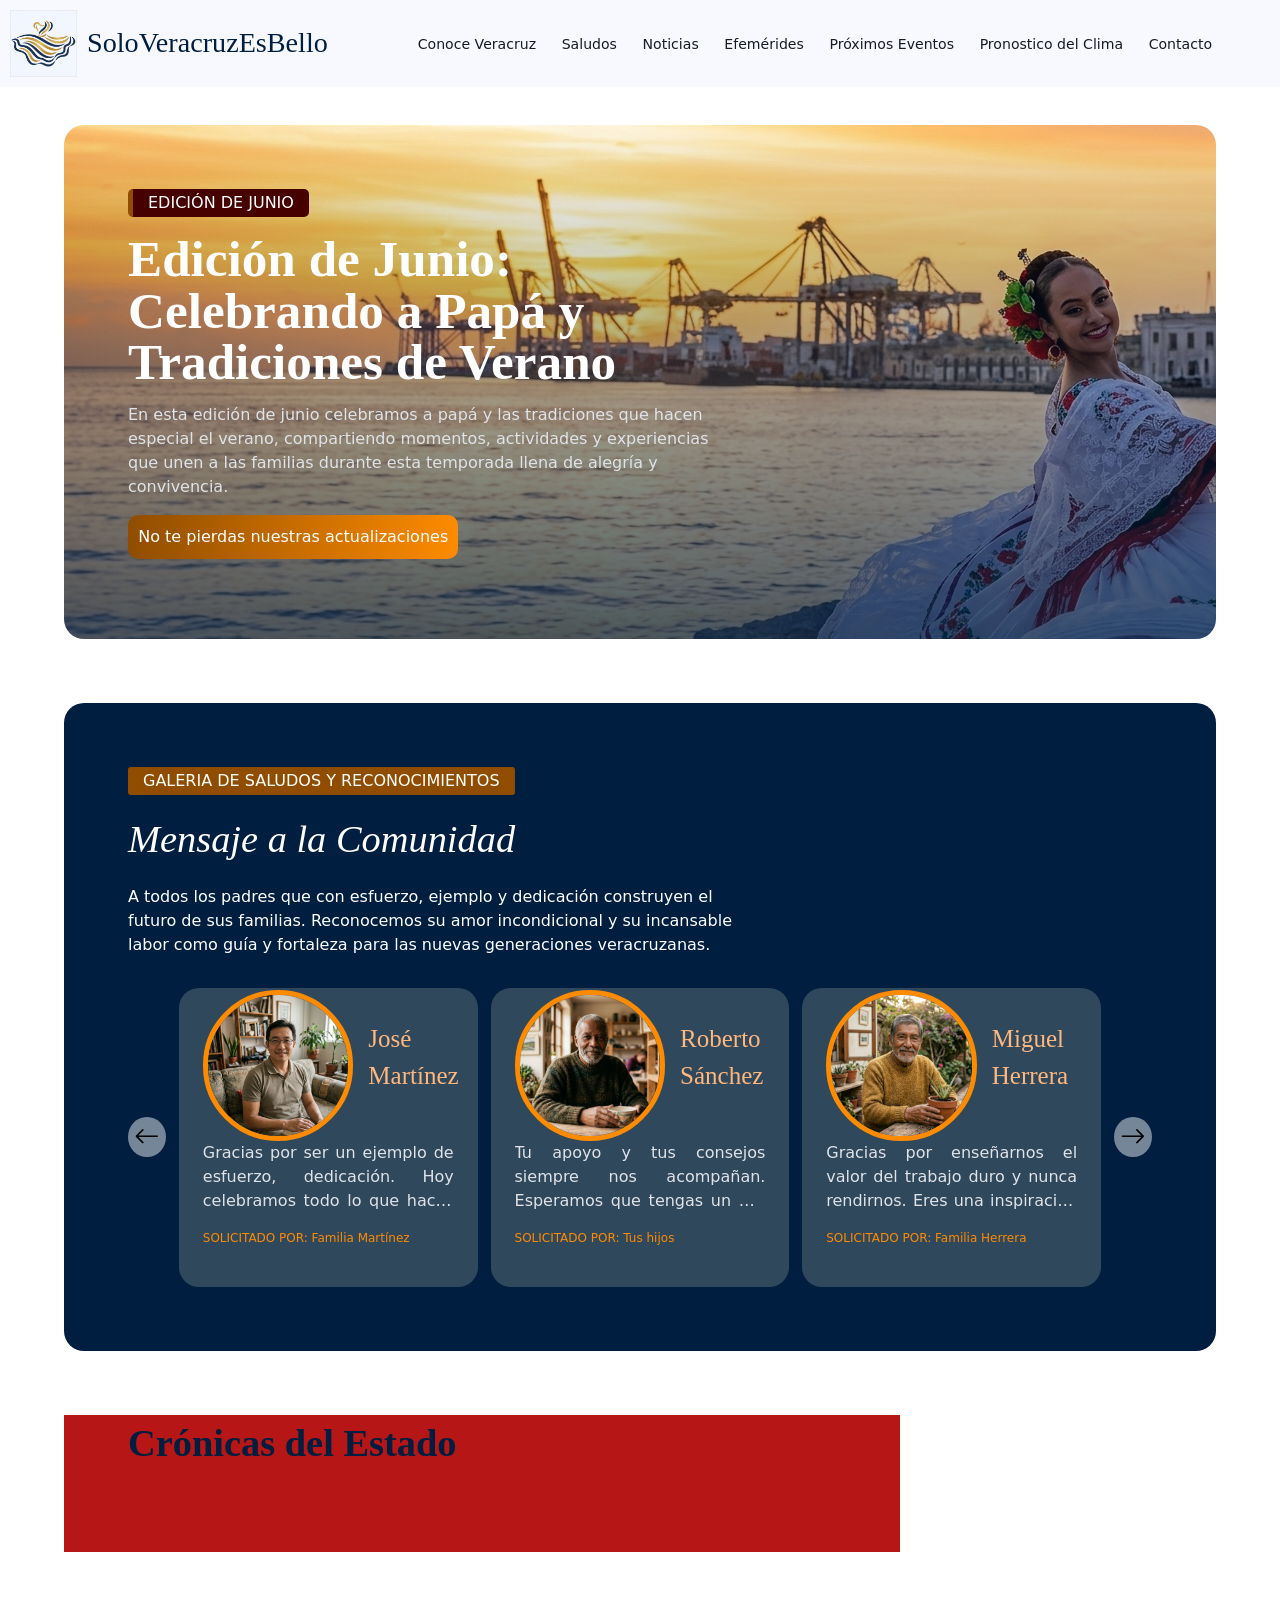
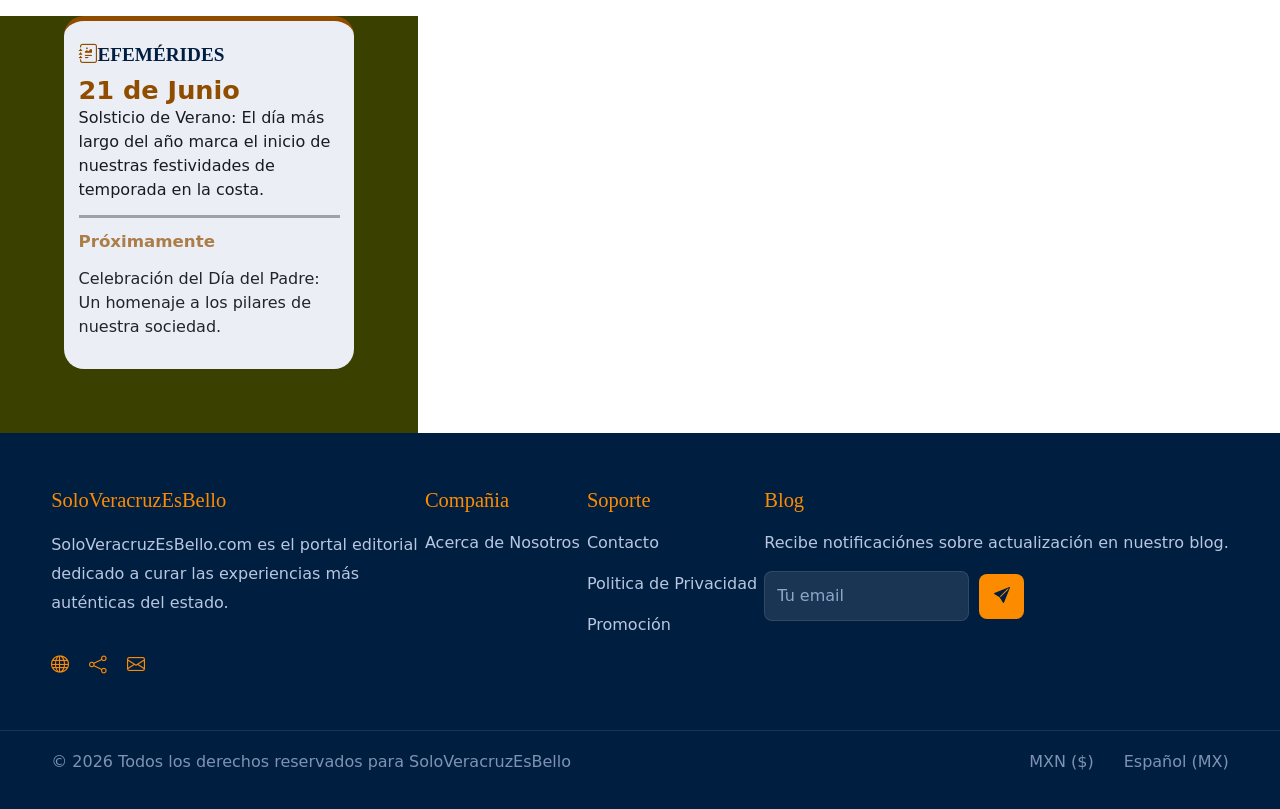
==== pages/blog.html @ 8fc2b589 "First commit to de website" ====
<!DOCTYPE html>
<html lang="en">
<head>
    <meta charset="UTF-8">
    <meta name="viewport" content="width=device-width, initial-scale=1.0">
    <title>SoloVeracruzEsBello Blog</title>
    <link href="https://cdn.jsdelivr.net/npm/bootstrap@5.2.3/dist/css/bootstrap.min.css" rel="stylesheet" integrity="sha384-rbsA2VBKQhggwzxH7pPCaAqO46MgnOM80zW1RWuH61DGLwZJEdK2Kadq2F9CUG65" crossorigin="anonymous">
    <link rel="stylesheet" href="https://cdn.jsdelivr.net/npm/bootstrap-icons@1.11.3/font/bootstrap-icons.min.css">
    <link rel="stylesheet" href="../styles/stylesBlog.css">
</head>
<body>
    <header>
        <nav class="navigationBar">
            <div class="logoPagina">
                <img src="../images/logoFondoCorrecto.png" height="67" width="67">
                <span class="textoLogo">SoloVeracruzEsBello</span>
            </div>
            <div class="seccionesNavegacion">
                <ul class="listaSecciones">
                    <li><a href="../index.html">Conoce Veracruz</a></li>
                    <li><a href="#saludos">Saludos</a></li>
                    <li><a href="#noticias">Noticias</a></li>
                    <li><a href="#efemerides">Efemérides</a></li>
                    <li><a href="#eventos">Próximos Eventos</a></li>
                    <li><a href="#pronostico">Pronostico del Clima</a></li>
                    <li><a href="#footer">Contacto</a></li>
                </ul>
            </div>
        </nav>
        <section class="edicionDelMes">
            <div class="contenidoEdicionDelMes">
                <p class="etiquetaEdicion">
                    EDICIÓN DE JUNIO
                </p>
                <p class="tituloEdicion">
                    Edición de Junio: <br>
                    Celebrando a Papá y <br>
                    Tradiciones de Verano
                </p>
                <p class="descripcionEdicion">
                    En esta edición de junio celebramos a papá y las tradiciones que hacen <br> especial el verano, compartiendo momentos, actividades y experiencias <br> que unen a las familias durante esta temporada llena de alegría y <br> convivencia.
                </p>
                <p class="actualizacionMensual">
                    No te pierdas nuestras actualizaciones
                </p>
            </div>
        </section>
    </header>
    <main>
        <section class="saludos" id="saludos">
            <div class="textoSaludos">
                <p class="etiquetaSaludos">
                    GALERIA DE SALUDOS Y RECONOCIMIENTOS
                </p>
                <p class="tituloSaludos">
                    Mensaje a la Comunidad
                </p>
                <p class="descripcionSaludos">
                    A todos los padres que con esfuerzo, ejemplo y dedicación construyen el <br>futuro de sus familias. Reconocemos su amor incondicional y su incansable <br>labor como guía y fortaleza para las nuevas generaciones veracruzanas.
                </p>
            </div>
            <div class="carruselDeSaludos">
                <button class="tarjetaAnterior"><i class="bi bi-arrow-left"></i></button>
                <div class="viewportCarusel">
                    <div class="trackCarrusel">
                    </div>
                </div>
                <button class="tarjetaSiguiente"><i class="bi bi-arrow-right"></i></button>
            </div>
        </section>
        <section class="contenidoPrincipal">
            <section class="noticias" id="noticias">
                <div class="cronicas">
                    <div class="encabezadoNoticias">
                        <p class="tituloNoticias">
                            Crónicas del Estado
                        </p>
                    </div>
                    <div class="listaNoticias">
                        <article class="tarjetaNoticia">

                        </article>
                    </div>
                </div>
            </section>
            <section class="barraLateral">
                <section class="efemerides">
                    <article class="contenedorEfemeride">
                        <p class="encabezadoEfemeride">
                            <i class="bi bi-journal-richtext"></i>EFEMÉRIDES
                        </p>
                        <p class="fechaEfemeride">
                            21 de Junio
                        </p>
                        <p class="textoEfemeride">
                            Solsticio de Verano: El día más largo del año marca el inicio de nuestras festividades de temporada en la costa.
                        </p>
                        <p class="proxima">
                            Próximamente
                        </p>
                        <p class="proximaEfemeride">
                            Celebración del Día del Padre: Un homenaje a los pilares de nuestra sociedad.
                        </p>
                    </article>
                </section>
                <section class="eventos">

                </section>
                <section class="clima"></section>
            </section>
        </section>
    </main>


    <footer class="footer" id="footer">

        <div class="contenidoFooter">

            <div class="columnaFooter">
                <p class="tituloFooter">SoloVeracruzEsBello</p>

                <p class="textoFooter">
                    SoloVeracruzEsBello.com es el portal editorial <br>
                    dedicado a curar las experiencias más <br>
                    auténticas del estado.
                </p>
                <div class="redesFooter">
                    <i class="bi bi-globe"></i>
                    <i class="bi bi-share"></i>
                    <i class="bi bi-envelope"></i>
                </div>
            </div>

            <div class="columnaFooter">
                <p class="tituloFooter">Compañia</p>

                <a href="">Acerca de Nosotros</a>
            </div>

            <div class="columnaFooter">
                <p class="tituloFooter">Soporte</p>

                <a href="">Contacto</a>
                <a href="">Politica de Privacidad</a>
                <a href="">Promoción</a>
            </div>

            <div class="columnaFooter">
                <p class="tituloFooter">Blog</p>

                <p class="textoNewsletter">
                    Recibe notificaciónes sobre actualización en nuestro blog.
                </p>

                <div class="inputNewsletter">
                    <input type="text" placeholder="Tu email">

                    <button>
                        <i class="bi bi-send-fill"></i>
                    </button>
                </div>
            </div>

        </div>

        <div class="parteInferiorFooter">

            <p>
                © 2026 Todos los derechos reservados para SoloVeracruzEsBello
            </p>

            <div class="idiomaFooter">
                <p>MXN ($)</p>
                <p>Español (MX)</p>
            </div>

        </div>

    </footer>
    <script src="../scripts/saludos.js"></script>
    <script src="../scripts/blogScripts.js"></script>
    <script src="https://cdn.jsdelivr.net/npm/bootstrap@5.2.3/dist/js/bootstrap.bundle.min.js" integrity="sha384-kenU1KFdBIe4zVF0s0G1M5b4hcpxyD9F7jL+jjXkk+Q2h455rYXK/7HAuoJl+0I4" crossorigin="anonymous"></script>
</body>
</html>
---- styles/stylesBlog.css ----
body{
    margin: 0;
}

header{
    margin: 0;
    padding: 0;
}

.navigationBar{
    width: 100%;
    background-color: #F7F9FF;
    padding: 10px;

    display: flex;
    align-items: center;
}

.logoPagina{
    display: flex;
    align-items: center;
    gap: 10px;
}

.textoLogo{
    color: #001E40;
    font-size: 2.2vw;
    font-family: 'Liberation Serif', serif;
    text-decoration: none;
}
.seccionesNavegacion{
    flex: 1;
    display: flex;
    justify-content: center;
}

.listaSecciones{
    display: flex;
    list-style: none;
    gap: 2vw;
    align-items: center;

    margin: 0;
}

.listaSecciones a{
    text-decoration: none;
    color: #181C20;
    font-size: 1.1vw;
    white-space: nowrap;
}

.listaSecciones a:hover{
    color: #001E40;
    font-weight: bold;
    border-bottom: 3px solid #8B5E3C;
}

.edicionDelMes{
    background-image: linear-gradient(
        rgba(0, 30, 64, 0.0),
        rgba(0, 30, 64, 0.7)), 
        url(../images/edicion.png);
    margin: 3% 5% 5% 5%;
    border-radius: 20px;
    display: flex;
    flex-direction: column;
    justify-content: flex-end;
    padding: 5% 5% 5% 5%;
}

.etiquetaEdicion{
    color: white;
    background-color: #460000;
    width: fit-content;
    padding: 2px 15px 2px 15px;
    border-left: 5px solid #904D00;
    border-radius: 5px;
}

.tituloEdicion{
    color: white;
    font-family: 'Noto Serif', serif;
    font-weight: bold;
    font-size: 4vw;
    line-height: 1;
}

.descripcionEdicion{
    color: #DFE3E8;
}

.actualizacionMensual{
    color: white;
    background-color: #FD8B00;
    width: fit-content;
    padding: 1%;
    border-radius: 10px;
    background: linear-gradient(to right, #904D00, #FD8B00);
}

.saludos{
    background-color: #001E40;
    margin: 0% 5% 5% 5%;
    border-radius: 20px;
    display: flex;
    flex-direction: column;
    justify-content: flex-start;
    padding: 5%;
}

.carruselDeSaludos{
    display: flex;
    flex-direction: row;
    align-items: center;
}

.carruselDeSaludos button{
    font-size: 2vw;
    border-radius: 50%;
    aspect-ratio: 1/1;
    width: fit-content;
    border: none;
    background-color: rgba(255, 255, 255, 0.463);
    transition: .3s;
}

.carruselDeSaludos button:hover{
    background-color: rgba(255, 255, 255, 0.622);
    color: white;
}


.etiquetaSaludos{
    color: white;
    background-color: #904D00;
    font-size: 16px;
    width: fit-content;
    padding: 2px 15px;
    border-radius: 3px;
}

.tituloSaludos{
    color: white;
    font-family: 'Noto Serif', serif;
    font-style: italic;
    font-size: 3vw;
}

.descripcionSaludos{
    color: white;
    font-weight: 100;
    margin-bottom: 3%;
}


.encabezadoTarjetaSaludo{
    display: flex;
    flex-direction: row;
    align-items: center;
    gap: 15px;
    
}

.imagenTarjetaSaludo {
    width: 60%;
    aspect-ratio: 1/1;
    flex-shrink: 0;
}
.imagenTarjetaSaludo img{
    border-radius: 50%;
    border: 5px solid #FD8B00;
    width: 100%;
    aspect-ratio: 1/1;
    margin: none;
    object-fit: cover;
    object-position: center;
    display: block;
}

.infoPersonaSaludo{
    font-family: 'Noto Serif', serif;
    color: #FFB77D;
    font-size: 25px;
}

.dedicatoria{
    color: #DFE3E8;
    font-size: 16px;
    overflow: hidden;
    display: -webkit-box;
    -webkit-line-clamp: 3;
    line-clamp: 3;  
    -webkit-box-orient: vertical;
    text-align: justify;
}

.solicitud{
    color: #FD8B00;
    font-size: 12px;
    font-weight: 500;
}

.carruselDeSaludos{
    width: 100%;
    display: flex;
    align-items: center;
    justify-content: center;
    gap: 1vw;
}

.viewportCarusel{
    width: 100%;
    overflow: hidden;
}

.trackCarrusel{
    display: flex;
    gap: 1vw;
    transition: transform .5s ease;
}

.tarjetaSaludo{
    background-color: #30485C;
    width: calc((100% - 2vw) / 3);
    aspect-ratio: 1/1;
    padding: 1.5rem;
    border-radius: 20px;
    box-sizing: border-box;
    flex-shrink: 0;
    overflow: hidden;

    display: flex;                    /* agrega esto */
    flex-direction: column;           /* agrega esto */
    justify-content: flex-end;
}

.contenidoPricipal{
    display: flex;
    flex-direction: row;
    gap: 2%;
}


.noticias{
    background-color: rgb(183, 22, 22);
    margin: 0 5% 5% 5%;
    display: flex;
    flex-direction: row;
    padding: 0 5% 5% 5%;
    width: calc((100% - 2%) * (2/3));
}

.tituloNoticias{
    font-family: 'Noto Serif', serif;
    color: #001E40;
    font-size: 3vw;
    font-weight: bold;
    display: flex;
    flex-direction: column;
}


.barraLateral{
    background-color: #3a4000;
    width: calc((100% - 2%) * (1/3));
    display: flex;
    flex-direction: column;
    padding: 0 5% 5% 5%;
}

.contenedorEfemeride{
    background-color: #EBEEF4;
    border-top: 5px solid #904D00;
    border-radius: 20px;
    padding: 5%;
}

.encabezadoEfemeride{
    font-family: 'Noto Serif', serif;
    color: #001E40;
    font-size: 1.5vw;
    font-weight: bold;
    line-height: 2;
}

.encabezadoEfemeride i{
    color: #904D00;
}

.fechaEfemeride{
    color: #904D00;
    font-weight: bold;
    font-size: 2vw;
    line-height: 0;
}

.textoEfemeride{
    color: #181C20;
    overflow: hidden;
    line-clamp: 3;
    border-bottom: 3px solid rgba(0, 0, 0, 0.325);
    padding-bottom: 5%;
}

.proxima{
    color: rgba(144, 77, 0, .7) ;
    font-weight: bold;
    line-height: 1;
    font-size: 1.3vw;
}


















.footer{
    background-color: #001E40;
    padding-top: 4%;
}

.contenidoFooter{
    display: flex;
    justify-content: space-between;

    padding-left: 4%;
    padding-right: 4%;
    padding-bottom: 4%;
}

.columnaFooter{
    display: flex;
    flex-direction: column;
}

.tituloFooter{
    color: #FD8B00;
    font-family: 'Noto Serif', serif;
    font-size: 1.6vw;
}

.textoFooter{
    color: #B8C7E0;
    line-height: 1.8;
}

.redesFooter{
    display: flex;
    gap: 20px;

    margin-top: 5%;
}

.redesFooter i{
    color: #FD8B00;
    font-size: 1.4vw;

    cursor: pointer;
    transition: 0.3s ease;
}

.redesFooter i:hover{
    transform: translateY(-3px);
}

.columnaFooter a{
    text-decoration: none;
    color: #B8C7E0;

    margin-bottom: 10%;

    transition: 0.3s ease;
}

.columnaFooter a:hover{
    color: #FFFFFF;
}

.textoNewsletter{
    color: #B8C7E0;
}

.inputNewsletter{
    display: flex;
    align-items: center;
    gap: 10px;
}

.inputNewsletter input{
    background-color: rgba(255,255,255,0.1);

    border: 1px solid rgba(255,255,255,0.1);

    border-radius: 8px;

    padding: 12px;

    color: white;

    width: 16vw;
}

.inputNewsletter input::placeholder{
    color: #8FA6C9;
}

.inputNewsletter button{
    background-color: #FD8B00;

    border: none;

    width: 45px;
    height: 45px;

    border-radius: 8px;

    cursor: pointer;

    transition: 0.3s ease;
}

.inputNewsletter button:hover{
    transform: translateY(-3px);
}

.inputNewsletter button i{
    color: #001E40;
}

.parteInferiorFooter{
    border-top: 1px solid rgba(255,255,255,0.1);

    display: flex;
    justify-content: space-between;
    align-items: center;

    padding: 1.5% 4%;
}

.parteInferiorFooter p{
    color: #7E93B3;
}

.idiomaFooter{
    display: flex;
    gap: 30px;
}
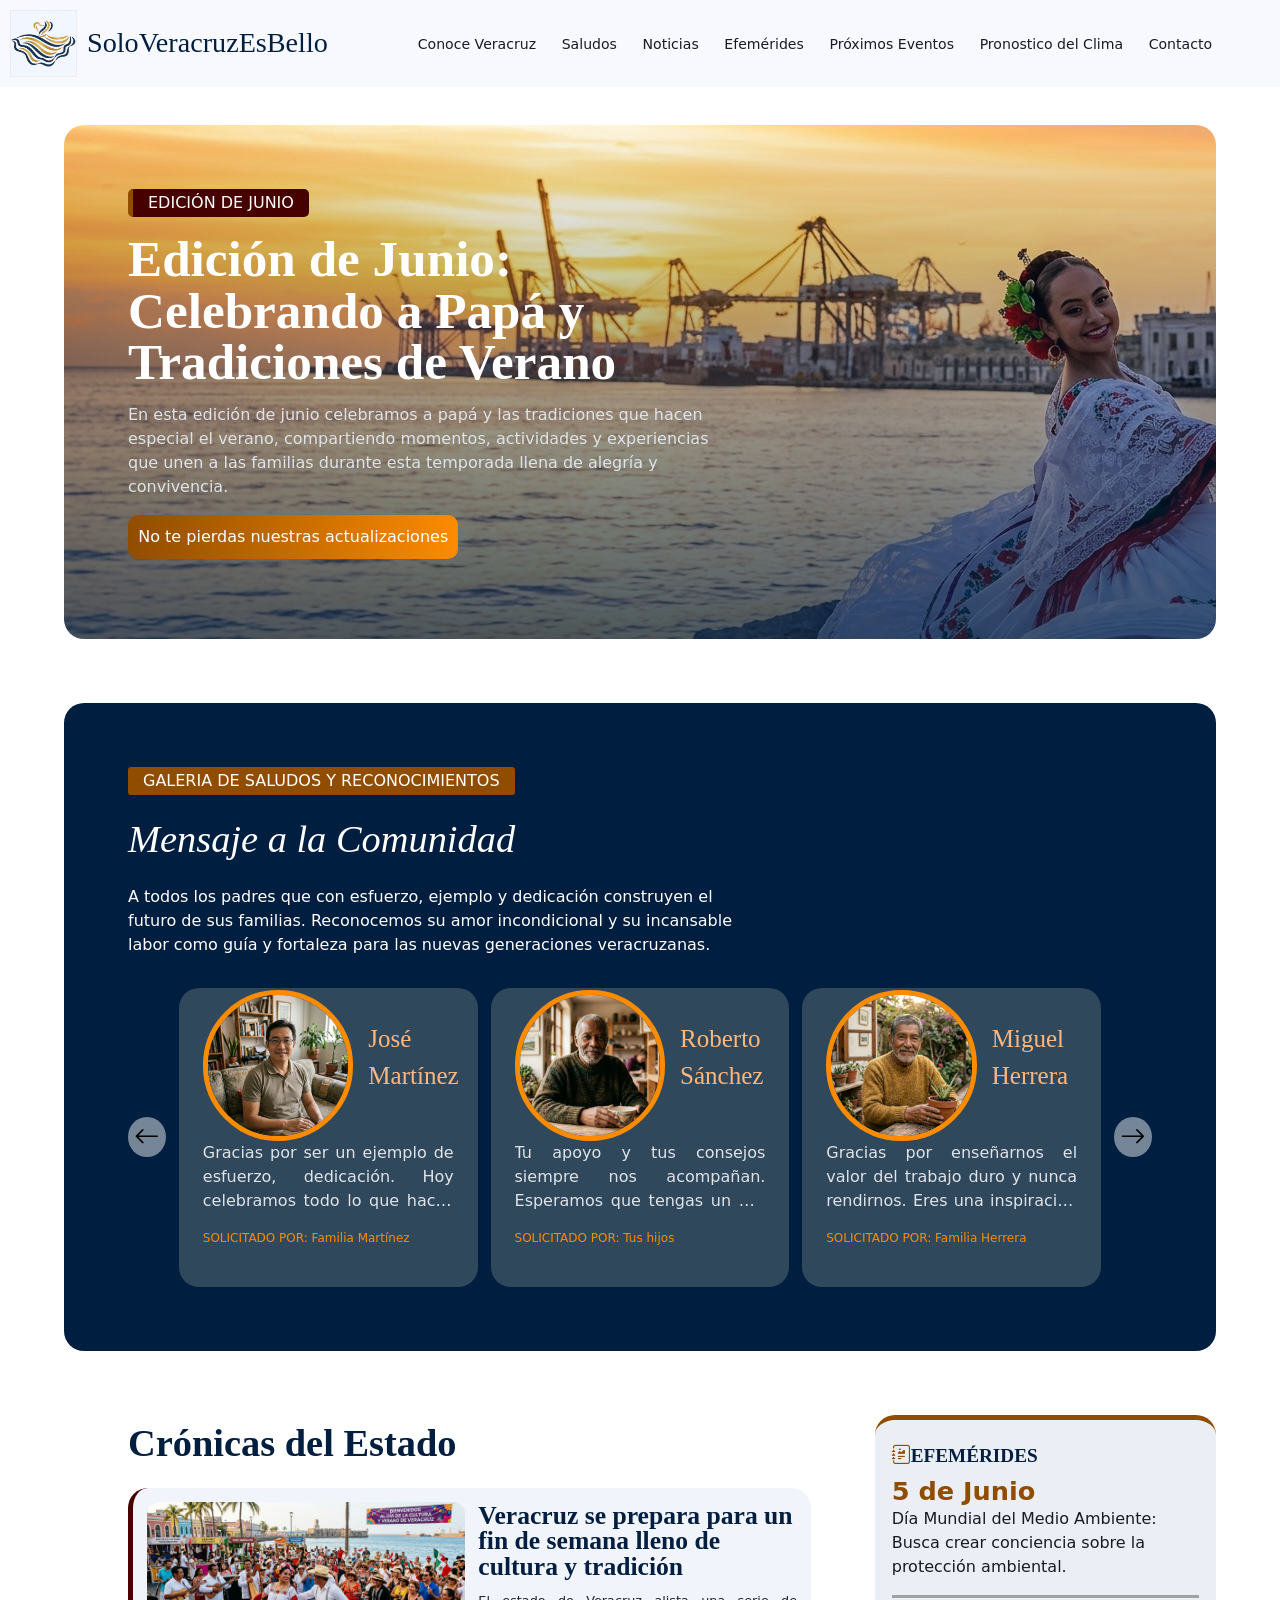
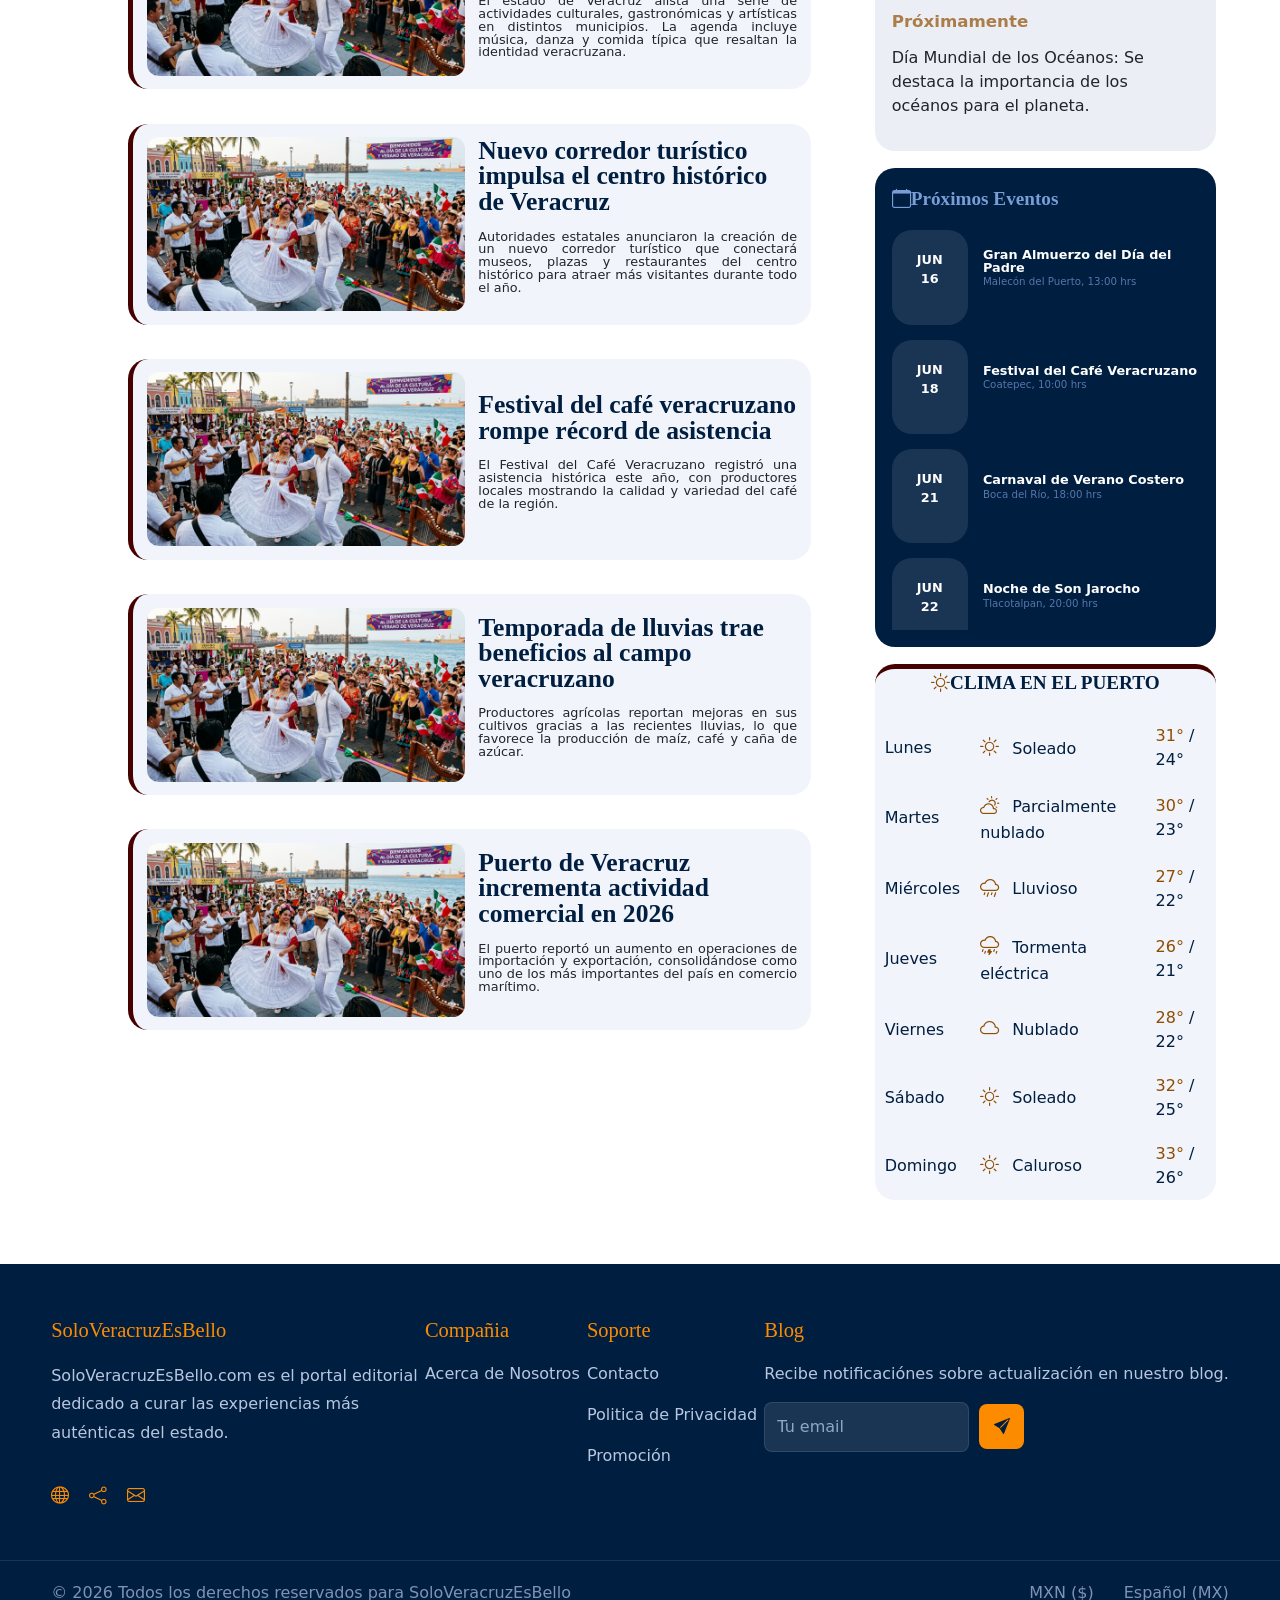
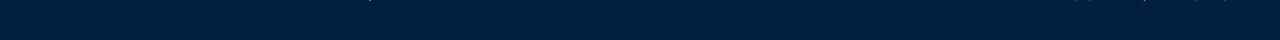
==== commit 7fd78818: "Add blog feature" ====
--- a/pages/blog.html
+++ b/pages/blog.html
@@ -77,36 +77,33 @@
                         </p>
                     </div>
                     <div class="listaNoticias">
-                        <article class="tarjetaNoticia">
-
-                        </article>
+                        
                     </div>
                 </div>
             </section>
             <section class="barraLateral">
                 <section class="efemerides">
                     <article class="contenedorEfemeride">
-                        <p class="encabezadoEfemeride">
-                            <i class="bi bi-journal-richtext"></i>EFEMÉRIDES
-                        </p>
-                        <p class="fechaEfemeride">
-                            21 de Junio
-                        </p>
-                        <p class="textoEfemeride">
-                            Solsticio de Verano: El día más largo del año marca el inicio de nuestras festividades de temporada en la costa.
-                        </p>
-                        <p class="proxima">
-                            Próximamente
-                        </p>
-                        <p class="proximaEfemeride">
-                            Celebración del Día del Padre: Un homenaje a los pilares de nuestra sociedad.
-                        </p>
+                        
                     </article>
                 </section>
                 <section class="eventos">
-
+                    <p class="encabezadoEventos">
+                        <i class="bi bi-calendar"></i>Próximos Eventos
+                    </p>
+                    <div class="proximosEventos">
+                        
+                    </div>
                 </section>
-                <section class="clima"></section>
+                <section class="clima">
+                    <p class="encabezadoClima">
+                        <i class="bi bi-sun"></i><span>CLIMA EN EL PUERTO</span>
+                    </p>
+                    <table class="tablaClima">
+                        <tbody class="contenidoTablaClima">
+                        </tbody>
+                    </table>
+                </section>
             </section>
         </section>
     </main>
@@ -178,7 +175,15 @@
 
     </footer>
     <script src="../scripts/saludos.js"></script>
-    <script src="../scripts/blogScripts.js"></script>
+    <script src="../scripts/saludosScripts.js"></script>
+    <script src="../scripts/efemerides.js"></script>
+    <script src="../scripts/efemeridesScripts.js"></script>
+    <script src="../scripts/eventos.js"></script>
+    <script src="../scripts/eventosScripts.js"></script>
+    <script src="../scripts/noticias.js"></script>
+    <script src="../scripts/noticiasScripts.js"></script>
+    <script src="../scripts/clima.js"></script>
+    <script src="../scripts/climaScripts.js"></script>
     <script src="https://cdn.jsdelivr.net/npm/bootstrap@5.2.3/dist/js/bootstrap.bundle.min.js" integrity="sha384-kenU1KFdBIe4zVF0s0G1M5b4hcpxyD9F7jL+jjXkk+Q2h455rYXK/7HAuoJl+0I4" crossorigin="anonymous"></script>
 </body>
 </html>
--- a/styles/stylesBlog.css
+++ b/styles/stylesBlog.css
@@ -235,35 +235,94 @@
     justify-content: flex-end;
 }
 
-.contenidoPricipal{
+.contenidoPrincipal{
+    display: flex;
+    flex-direction: row;
+    align-items: flex-start;
+}
+
+
+.noticias{
+    margin: 0 0 5% 5%;
+    display: flex;
+    flex-direction: column;
+    padding: 0 0 5% 5%;
+    flex: 2;
+}
+
+.tituloNoticias{
+    font-family: 'Noto Serif', serif;
+    color: #001E40;
+    font-size: 3vw;
+    font-weight: bold;
+    display: flex;
+    flex-direction: column;
+}
+
+.tarjetaNoticia{
+    width: 100%;
+    border-left: 5px solid #460000;
+    border-radius: 20px;
+    background-color: #F1F4FA;
+
     display: flex;
     flex-direction: row;
     gap: 2%;
-}
-
-
-.noticias{
-    background-color: rgb(183, 22, 22);
-    margin: 0 5% 5% 5%;
-    display: flex;
-    flex-direction: row;
-    padding: 0 5% 5% 5%;
-    width: calc((100% - 2%) * (2/3));
-}
-
-.tituloNoticias{
-    font-family: 'Noto Serif', serif;
-    color: #001E40;
-    font-size: 3vw;
-    font-weight: bold;
-    display: flex;
-    flex-direction: column;
-}
-
+
+    align-items: stretch; /* clave para que ambos lados midan igual en altura */
+    padding: 2%;
+    box-sizing: border-box;
+    margin-bottom: 5%;
+}
+
+.imagenNoticia{
+    flex: 1;              /* 50% */
+    overflow: hidden;
+    border-radius: 12px;
+    min-height: 120px;    /* evita que colapse */
+}
+
+.imagenNoticia img{
+    width: 100%;
+    height: 100%;
+    object-fit: cover;
+    display: block;
+}
+
+.contenidoDeNoticia{
+    flex: 1;              /* 50% */
+    display: flex;
+    flex-direction: column;
+    justify-content: center;
+}
+
+.tituloTarjetaNoticia{
+    color: #001E40;
+    font-family: 'Noto Serif', serif;
+    font-weight: bold;
+    font-size: 2vw;
+    line-height: 1;
+}
+
+.descripcionNoticia{
+    font-size: 1vw;
+    text-align: justify;
+    line-height: 1;
+}
+
+.contenidoDeNoticia a{
+    color: #001E40;
+    font-weight: bold;
+}
+
+.contenidoDeNoticia a:hover{
+    color: #001e4098;
+    font-weight: bold;
+}
 
 .barraLateral{
-    background-color: #3a4000;
-    width: calc((100% - 2%) * (1/3));
+    
+    flex: 1;
     display: flex;
     flex-direction: column;
     padding: 0 5% 5% 5%;
@@ -274,6 +333,7 @@
     border-top: 5px solid #904D00;
     border-radius: 20px;
     padding: 5%;
+    margin-bottom: 5%;
 }
 
 .encabezadoEfemeride{
@@ -310,11 +370,131 @@
     font-size: 1.3vw;
 }
 
-
-
-
-
-
+.eventos{
+    background-color: #001E40;
+    border-radius: 20px;
+    padding: 5%;
+    margin-bottom: 5%;
+}
+
+.encabezadoEventos{
+    color: #799DD6;
+    font-family: 'Noto Serif', serif;
+    font-weight: bold;
+    font-size: 1.5vw;
+}
+
+.proximosEventos{
+    width: 100%;
+    align-items: center;
+    display: flex;
+    flex-direction: column;
+    gap: 15px;
+    max-height: 400px;
+    overflow-y: auto;
+}
+
+.evento{
+    display: flex;
+    flex-direction: row;
+    gap: 5%;
+    align-items: center;
+    width: 100%;
+}
+
+.fechaEvento{
+    background-color: rgba(255, 255, 255, .1);
+    text-align: center;
+    padding: 20px 25px;
+    border-radius: 20px;
+    font-weight: bold;
+    font-size: 1vw;
+    color: white;
+    display: flex;
+    align-items: center;
+    justify-content: center;
+    aspect-ratio: 1/1;
+}
+
+.fechaEvento.activo{
+    background: linear-gradient(to right,#904D00,#FD8B00);
+    text-align: center;
+    padding: 0, 20px;
+    border-radius: 20px;
+    font-weight: bold;
+    font-size: 1vw;
+    color: white;
+}
+
+.nombreEvento{
+    color: white;
+    font-weight: bold;
+    line-height: 1;
+    margin: 0;
+    font-size: 1vw;
+}
+
+.ubicacionHoraEvento{
+    color: rgba(121, 157, 214, .7);
+    font-size: .8vw;
+}
+
+
+.proximosEventos::-webkit-scrollbar{
+    width: 8px;
+}
+
+.proximosEventos::-webkit-scrollbar-track{
+    background: rgba(255,255,255,0.05);
+    border-radius: 10px;
+}
+
+.proximosEventos::-webkit-scrollbar-thumb{
+    background: linear-gradient(#904D00, #FD8B00);
+    border-radius: 10px;
+}
+
+.proximosEventos::-webkit-scrollbar-thumb:hover{
+    background: linear-gradient(#FD8B00, #904D00);
+}
+
+
+.clima{
+    border-radius: 20px;
+    border-top: 5px solid #460000;
+    background-color: #F1F4FA;
+    display: flex;
+    flex-direction: column;
+    align-items: center;
+    justify-content: center;
+    text-align: left;
+}
+
+.encabezadoClima{
+    font-family: 'Noto Serif', serif;
+    font-weight: bold;
+    color: #001E40;
+    font-size: 1.5vw;
+}
+
+.encabezadoClima i{
+    color: #904D00;
+}
+
+.tablaClima td{
+    padding: 10px;
+    color: #001E40;
+}
+
+.tablaClima i{
+    margin-right: 8px;
+    font-size: 1.2em;
+    color: #904D00;
+}
+
+.tempMax{
+    color: #904D00;
+}
 
 
 
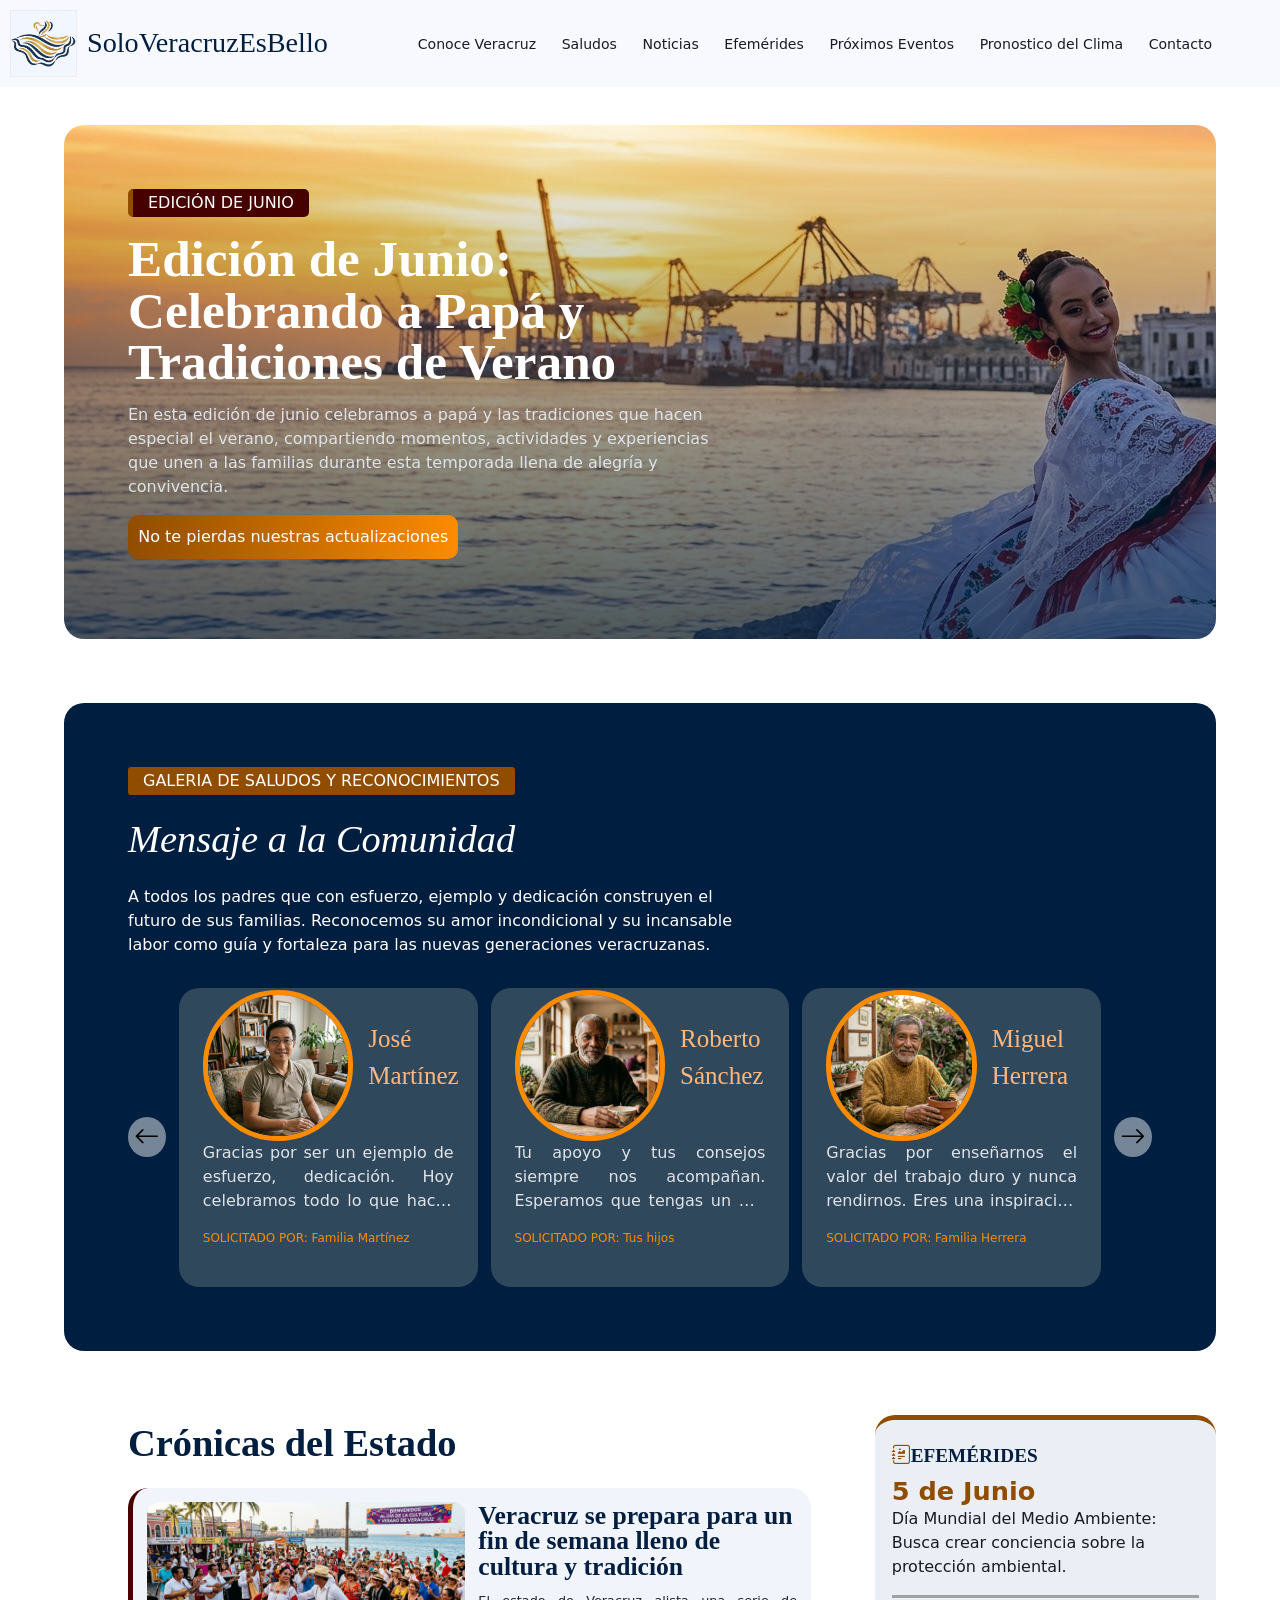
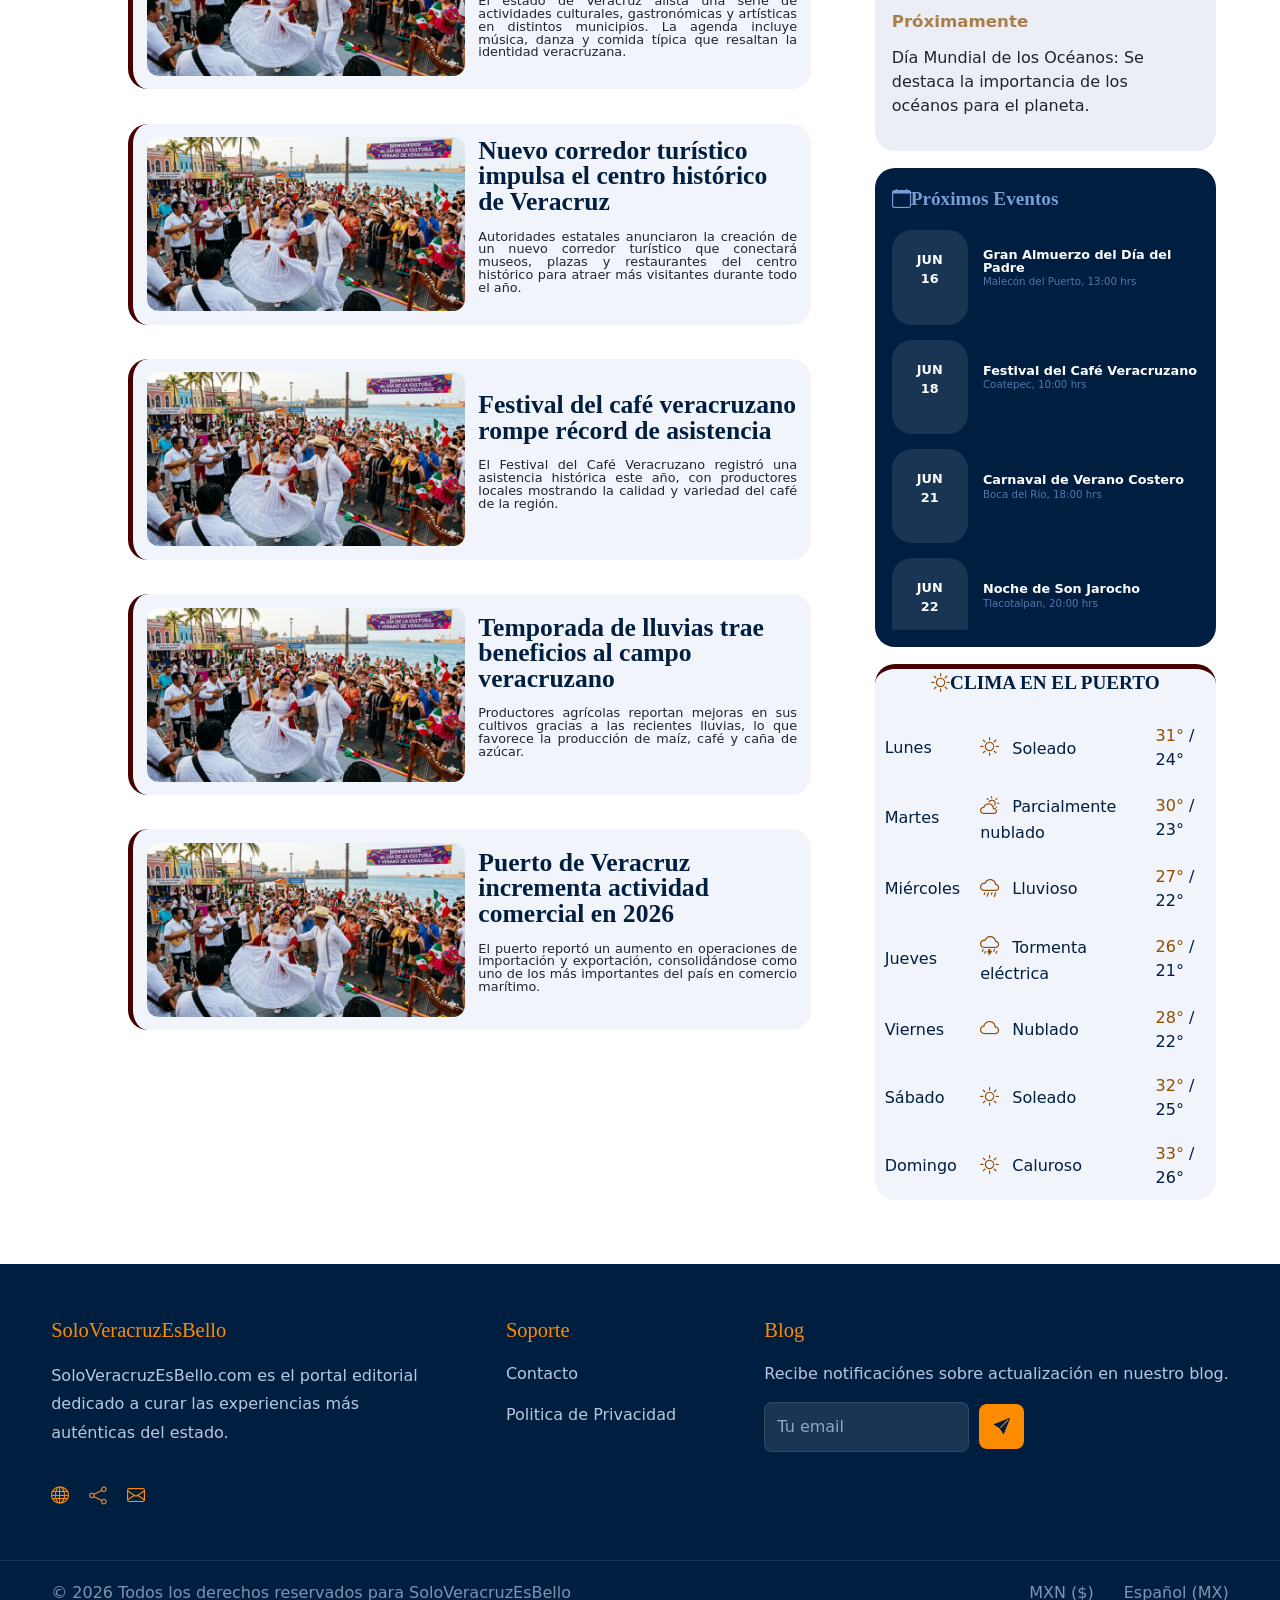
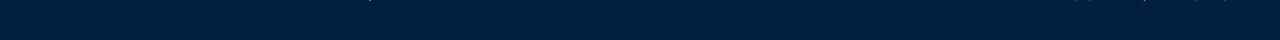
==== commit a3dbd146: "Add contact form section" ====
--- a/pages/blog.html
+++ b/pages/blog.html
@@ -6,6 +6,7 @@
     <title>SoloVeracruzEsBello Blog</title>
     <link href="https://cdn.jsdelivr.net/npm/bootstrap@5.2.3/dist/css/bootstrap.min.css" rel="stylesheet" integrity="sha384-rbsA2VBKQhggwzxH7pPCaAqO46MgnOM80zW1RWuH61DGLwZJEdK2Kadq2F9CUG65" crossorigin="anonymous">
     <link rel="stylesheet" href="https://cdn.jsdelivr.net/npm/bootstrap-icons@1.11.3/font/bootstrap-icons.min.css">
+    <link rel="stylesheet" href="../styles/common.css">
     <link rel="stylesheet" href="../styles/stylesBlog.css">
 </head>
 <body>
@@ -22,7 +23,7 @@
                     <li><a href="#noticias">Noticias</a></li>
                     <li><a href="#efemerides">Efemérides</a></li>
                     <li><a href="#eventos">Próximos Eventos</a></li>
-                    <li><a href="#pronostico">Pronostico del Clima</a></li>
+                    <li><a href="#clima">Pronostico del Clima</a></li>
                     <li><a href="#footer">Contacto</a></li>
                 </ul>
             </div>
@@ -82,12 +83,12 @@
                 </div>
             </section>
             <section class="barraLateral">
-                <section class="efemerides">
+                <section class="efemerides" id="efemerides">
                     <article class="contenedorEfemeride">
                         
                     </article>
                 </section>
-                <section class="eventos">
+                <section class="eventos" id="eventos">
                     <p class="encabezadoEventos">
                         <i class="bi bi-calendar"></i>Próximos Eventos
                     </p>
@@ -95,7 +96,7 @@
                         
                     </div>
                 </section>
-                <section class="clima">
+                <section class="clima" id="clima">
                     <p class="encabezadoClima">
                         <i class="bi bi-sun"></i><span>CLIMA EN EL PUERTO</span>
                     </p>
@@ -128,18 +129,17 @@
                 </div>
             </div>
 
-            <div class="columnaFooter">
+            <!--<div class="columnaFooter">
                 <p class="tituloFooter">Compañia</p>
 
                 <a href="">Acerca de Nosotros</a>
-            </div>
+            </div>-->
 
             <div class="columnaFooter">
                 <p class="tituloFooter">Soporte</p>
 
-                <a href="">Contacto</a>
+                <a href="contacto.html">Contacto</a>
                 <a href="">Politica de Privacidad</a>
-                <a href="">Promoción</a>
             </div>
 
             <div class="columnaFooter">
--- a/styles/common.css
+++ b/styles/common.css
@@ -0,0 +1,192 @@
+body{
+    margin: 0;
+}
+
+header{
+    margin: 0;
+    padding: 0;
+}
+
+.navigationBar{
+    width: 100%;
+    background-color: #F7F9FF;
+    padding: 10px;
+
+    display: flex;
+    align-items: center;
+}
+
+.logoPagina{
+    display: flex;
+    align-items: center;
+    gap: 10px;
+}
+
+.textoLogo{
+    color: #001E40;
+    font-size: 2.2vw;
+    font-family: 'Liberation Serif', serif;
+    text-decoration: none;
+}
+.seccionesNavegacion{
+    flex: 1;
+    display: flex;
+    justify-content: center;
+}
+
+.listaSecciones{
+    display: flex;
+    list-style: none;
+    gap: 2vw;
+    align-items: center;
+
+    margin: 0;
+}
+
+.listaSecciones a{
+    text-decoration: none;
+    color: #181C20;
+    font-size: 1.1vw;
+    white-space: nowrap;
+}
+
+.listaSecciones a:hover{
+    color: #001E40;
+    font-weight: bold;
+    border-bottom: 3px solid #8B5E3C;
+}
+
+
+
+
+.footer{
+    background-color: #001E40;
+    padding-top: 4%;
+}
+
+.contenidoFooter{
+    display: flex;
+    justify-content: space-between;
+
+    padding-left: 4%;
+    padding-right: 4%;
+    padding-bottom: 4%;
+}
+
+.columnaFooter{
+    display: flex;
+    flex-direction: column;
+}
+
+.tituloFooter{
+    color: #FD8B00;
+    font-family: 'Noto Serif', serif;
+    font-size: 1.6vw;
+}
+
+.textoFooter{
+    color: #B8C7E0;
+    line-height: 1.8;
+}
+
+.redesFooter{
+    display: flex;
+    gap: 20px;
+
+    margin-top: 5%;
+}
+
+.redesFooter i{
+    color: #FD8B00;
+    font-size: 1.4vw;
+
+    cursor: pointer;
+    transition: 0.3s ease;
+}
+
+.redesFooter i:hover{
+    transform: translateY(-3px);
+}
+
+.columnaFooter a{
+    text-decoration: none;
+    color: #B8C7E0;
+
+    margin-bottom: 10%;
+
+    transition: 0.3s ease;
+}
+
+.columnaFooter a:hover{
+    color: #FFFFFF;
+}
+
+.textoNewsletter{
+    color: #B8C7E0;
+}
+
+.inputNewsletter{
+    display: flex;
+    align-items: center;
+    gap: 10px;
+}
+
+.inputNewsletter input{
+    background-color: rgba(255,255,255,0.1);
+
+    border: 1px solid rgba(255,255,255,0.1);
+
+    border-radius: 8px;
+
+    padding: 12px;
+
+    color: white;
+
+    width: 16vw;
+}
+
+.inputNewsletter input::placeholder{
+    color: #8FA6C9;
+}
+
+.inputNewsletter button{
+    background-color: #FD8B00;
+
+    border: none;
+
+    width: 45px;
+    height: 45px;
+
+    border-radius: 8px;
+
+    cursor: pointer;
+
+    transition: 0.3s ease;
+}
+
+.inputNewsletter button:hover{
+    transform: translateY(-3px);
+}
+
+.inputNewsletter button i{
+    color: #001E40;
+}
+
+.parteInferiorFooter{
+    border-top: 1px solid rgba(255,255,255,0.1);
+
+    display: flex;
+    justify-content: space-between;
+    align-items: center;
+
+    padding: 1.5% 4%;
+}
+
+.parteInferiorFooter p{
+    color: #7E93B3;
+}
+
+.idiomaFooter{
+    display: flex;
+    gap: 30px;
+}
--- a/styles/stylesBlog.css
+++ b/styles/stylesBlog.css
@@ -1,61 +1,3 @@
-body{
-    margin: 0;
-}
-
-header{
-    margin: 0;
-    padding: 0;
-}
-
-.navigationBar{
-    width: 100%;
-    background-color: #F7F9FF;
-    padding: 10px;
-
-    display: flex;
-    align-items: center;
-}
-
-.logoPagina{
-    display: flex;
-    align-items: center;
-    gap: 10px;
-}
-
-.textoLogo{
-    color: #001E40;
-    font-size: 2.2vw;
-    font-family: 'Liberation Serif', serif;
-    text-decoration: none;
-}
-.seccionesNavegacion{
-    flex: 1;
-    display: flex;
-    justify-content: center;
-}
-
-.listaSecciones{
-    display: flex;
-    list-style: none;
-    gap: 2vw;
-    align-items: center;
-
-    margin: 0;
-}
-
-.listaSecciones a{
-    text-decoration: none;
-    color: #181C20;
-    font-size: 1.1vw;
-    white-space: nowrap;
-}
-
-.listaSecciones a:hover{
-    color: #001E40;
-    font-weight: bold;
-    border-bottom: 3px solid #8B5E3C;
-}
-
 .edicionDelMes{
     background-image: linear-gradient(
         rgba(0, 30, 64, 0.0),
@@ -495,146 +437,3 @@
 .tempMax{
     color: #904D00;
 }
-
-
-
-
-
-
-
-
-
-
-
-
-.footer{
-    background-color: #001E40;
-    padding-top: 4%;
-}
-
-.contenidoFooter{
-    display: flex;
-    justify-content: space-between;
-
-    padding-left: 4%;
-    padding-right: 4%;
-    padding-bottom: 4%;
-}
-
-.columnaFooter{
-    display: flex;
-    flex-direction: column;
-}
-
-.tituloFooter{
-    color: #FD8B00;
-    font-family: 'Noto Serif', serif;
-    font-size: 1.6vw;
-}
-
-.textoFooter{
-    color: #B8C7E0;
-    line-height: 1.8;
-}
-
-.redesFooter{
-    display: flex;
-    gap: 20px;
-
-    margin-top: 5%;
-}
-
-.redesFooter i{
-    color: #FD8B00;
-    font-size: 1.4vw;
-
-    cursor: pointer;
-    transition: 0.3s ease;
-}
-
-.redesFooter i:hover{
-    transform: translateY(-3px);
-}
-
-.columnaFooter a{
-    text-decoration: none;
-    color: #B8C7E0;
-
-    margin-bottom: 10%;
-
-    transition: 0.3s ease;
-}
-
-.columnaFooter a:hover{
-    color: #FFFFFF;
-}
-
-.textoNewsletter{
-    color: #B8C7E0;
-}
-
-.inputNewsletter{
-    display: flex;
-    align-items: center;
-    gap: 10px;
-}
-
-.inputNewsletter input{
-    background-color: rgba(255,255,255,0.1);
-
-    border: 1px solid rgba(255,255,255,0.1);
-
-    border-radius: 8px;
-
-    padding: 12px;
-
-    color: white;
-
-    width: 16vw;
-}
-
-.inputNewsletter input::placeholder{
-    color: #8FA6C9;
-}
-
-.inputNewsletter button{
-    background-color: #FD8B00;
-
-    border: none;
-
-    width: 45px;
-    height: 45px;
-
-    border-radius: 8px;
-
-    cursor: pointer;
-
-    transition: 0.3s ease;
-}
-
-.inputNewsletter button:hover{
-    transform: translateY(-3px);
-}
-
-.inputNewsletter button i{
-    color: #001E40;
-}
-
-.parteInferiorFooter{
-    border-top: 1px solid rgba(255,255,255,0.1);
-
-    display: flex;
-    justify-content: space-between;
-    align-items: center;
-
-    padding: 1.5% 4%;
-}
-
-.parteInferiorFooter p{
-    color: #7E93B3;
-}
-
-.idiomaFooter{
-    display: flex;
-    gap: 30px;
-}
